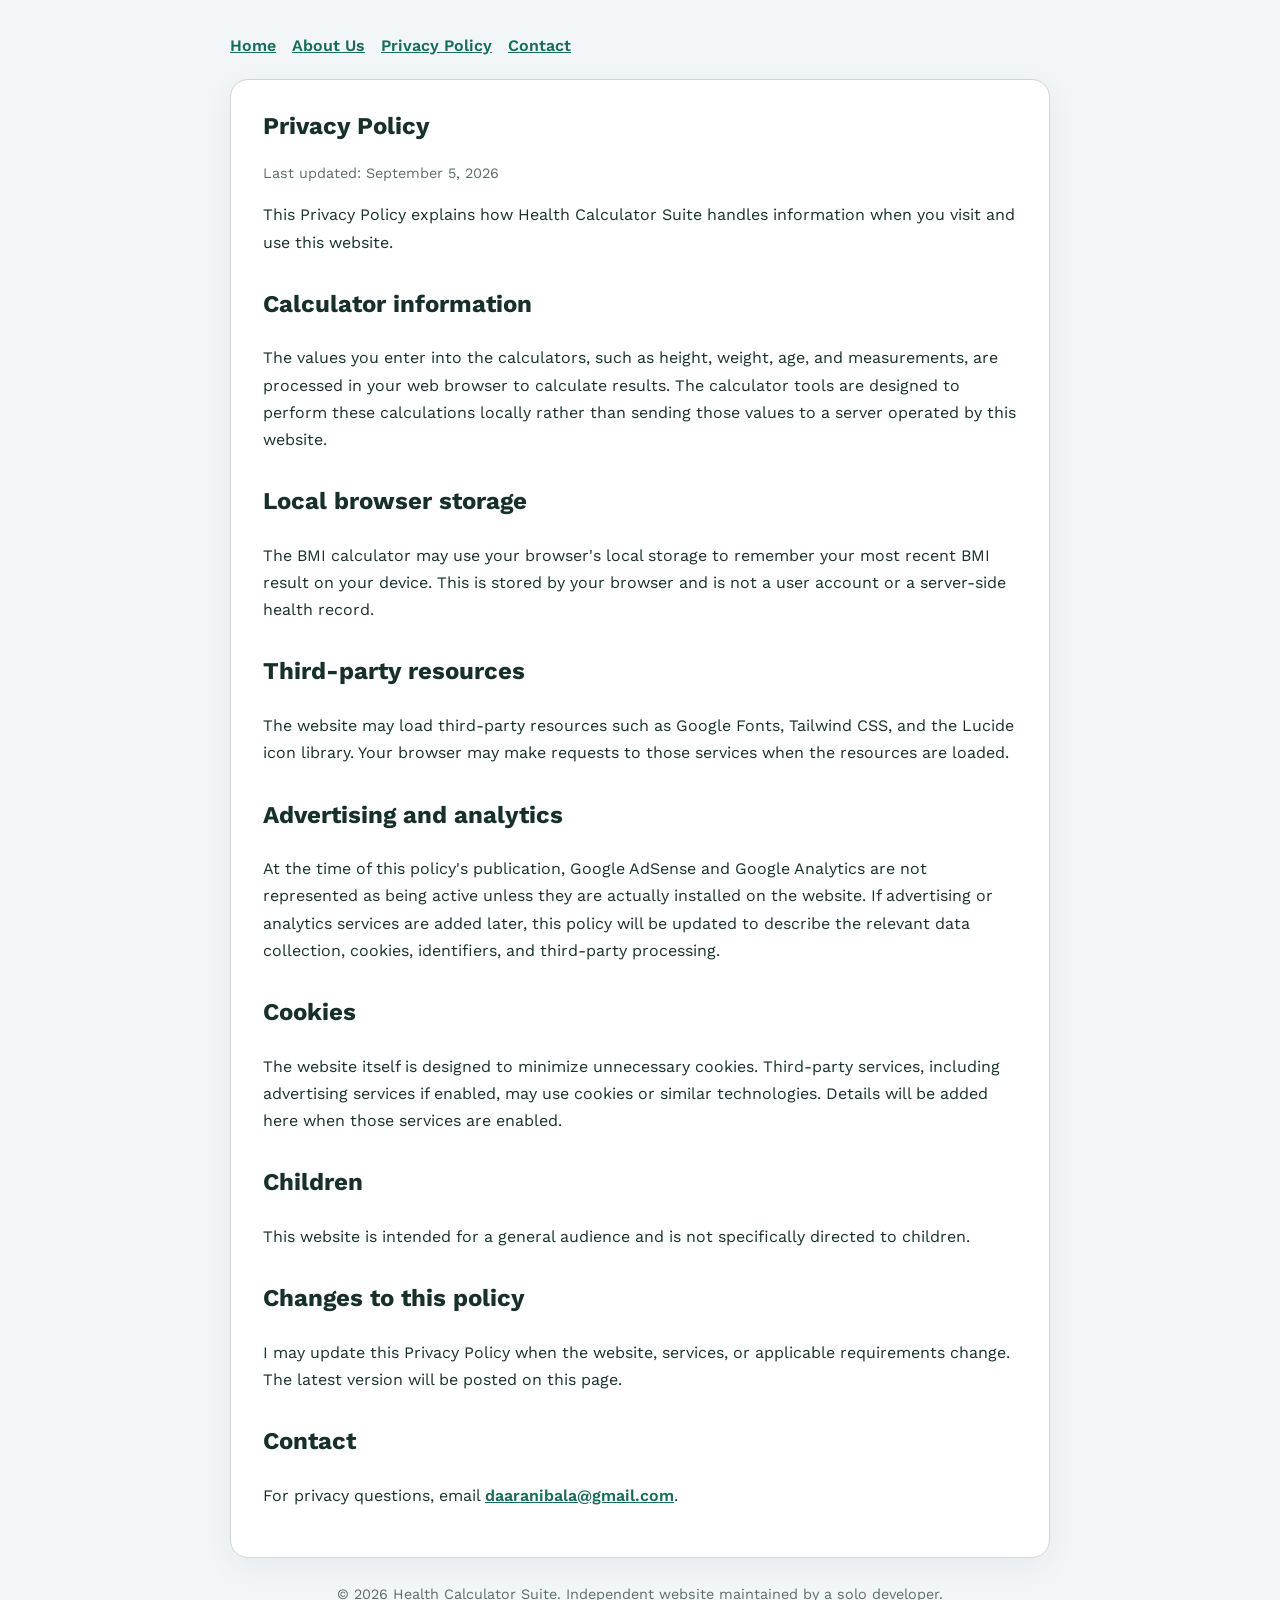
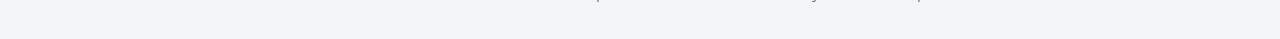
==== privacy-policy.html @ cd729447 "Add files via upload" ====
<!doctype html>
<html lang="en">
<head>
<meta charset="UTF-8">
<meta name="viewport" content="width=device-width, initial-scale=1.0">
<title>Privacy Policy | Health Calculator Suite</title>
<meta name="description" content="Privacy Policy for Health Calculator Suite.">
<meta name="robots" content="index, follow">

<style>
:root{--bg:#f3f6f8;--card:#fff;--primary:#176b5b;--text:#18302b;--muted:#5d6d68;--border:#cdd8d4}
*{box-sizing:border-box}body{margin:0;background:var(--bg);color:var(--text);font-family:"Work Sans",Arial,sans-serif;line-height:1.7}
.wrap{max-width:860px;margin:0 auto;padding:32px 20px}.card{background:var(--card);border:1px solid var(--border);border-radius:18px;padding:32px;box-shadow:0 8px 30px rgba(24,48,43,.06)}
h1{line-height:1.2;margin-top:0}h2{margin-top:28px}.muted{color:var(--muted)}.updated{font-size:.9rem;color:var(--muted)}
.nav{display:flex;gap:16px;flex-wrap:wrap;margin-bottom:20px}a{color:var(--primary);font-weight:600}
footer{margin-top:24px;text-align:center;color:var(--muted);font-size:.9rem}
</style>
<link href="https://fonts.googleapis.com/css2?family=Work+Sans:wght@400;500;600;700&amp;display=swap" rel="stylesheet">

</head>
<body>
<main class="wrap">
<nav class="nav" aria-label="Main navigation">
<a href="./index.html">Home</a>
<a href="./about-us.html">About Us</a>
<a href="./privacy-policy.html">Privacy Policy</a>
<a href="./contact.html">Contact</a>
</nav>
<article class="card">
<h1>Privacy Policy</h1>
<p class="updated">Last updated: September 5, 2026</p>
<p>This Privacy Policy explains how Health Calculator Suite handles information when you visit and use this website.</p>
<h2>Calculator information</h2>
<p>The values you enter into the calculators, such as height, weight, age, and measurements, are processed in your web browser to calculate results. The calculator tools are designed to perform these calculations locally rather than sending those values to a server operated by this website.</p>
<h2>Local browser storage</h2>
<p>The BMI calculator may use your browser's local storage to remember your most recent BMI result on your device. This is stored by your browser and is not a user account or a server-side health record.</p>
<h2>Third-party resources</h2>
<p>The website may load third-party resources such as Google Fonts, Tailwind CSS, and the Lucide icon library. Your browser may make requests to those services when the resources are loaded.</p>
<h2>Advertising and analytics</h2>
<p>At the time of this policy's publication, Google AdSense and Google Analytics are not represented as being active unless they are actually installed on the website. If advertising or analytics services are added later, this policy will be updated to describe the relevant data collection, cookies, identifiers, and third-party processing.</p>
<h2>Cookies</h2>
<p>The website itself is designed to minimize unnecessary cookies. Third-party services, including advertising services if enabled, may use cookies or similar technologies. Details will be added here when those services are enabled.</p>
<h2>Children</h2>
<p>This website is intended for a general audience and is not specifically directed to children.</p>
<h2>Changes to this policy</h2>
<p>I may update this Privacy Policy when the website, services, or applicable requirements change. The latest version will be posted on this page.</p>
<h2>Contact</h2>
<p>For privacy questions, email <a href="mailto:daaranibala@gmail.com">daaranibala@gmail.com</a>.</p>
</article>
<footer>© 2026 Health Calculator Suite. Independent website maintained by a solo developer.</footer>
</main>
</body>
</html>
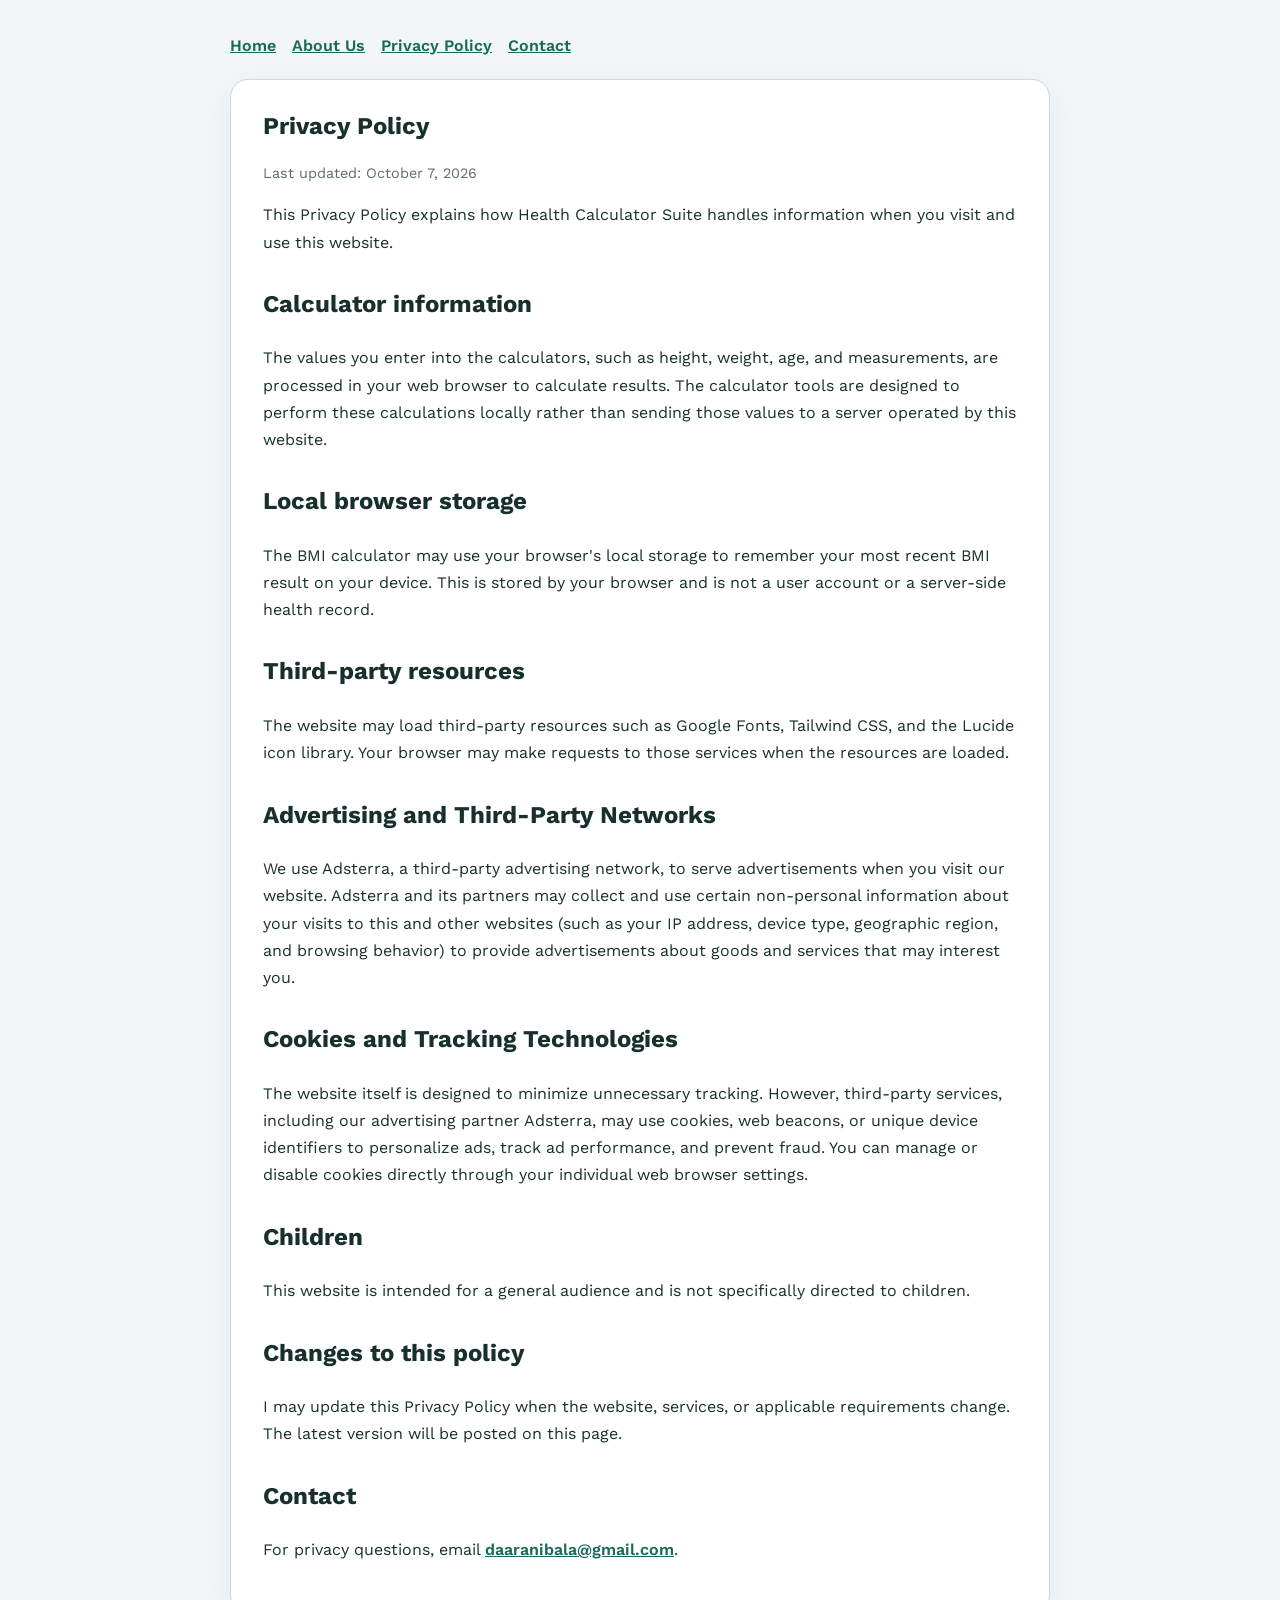
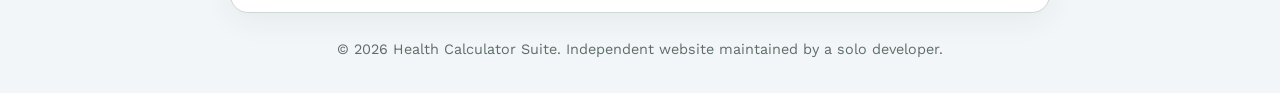
==== commit c82b7521: "Update ads to Adsterra and refresh privacy policy" ====
--- a/privacy-policy.html
+++ b/privacy-policy.html
@@ -28,22 +28,30 @@
 </nav>
 <article class="card">
 <h1>Privacy Policy</h1>
-<p class="updated">Last updated: September 5, 2026</p>
+<p class="updated">Last updated: October 7, 2026</p>
 <p>This Privacy Policy explains how Health Calculator Suite handles information when you visit and use this website.</p>
+
 <h2>Calculator information</h2>
 <p>The values you enter into the calculators, such as height, weight, age, and measurements, are processed in your web browser to calculate results. The calculator tools are designed to perform these calculations locally rather than sending those values to a server operated by this website.</p>
+
 <h2>Local browser storage</h2>
 <p>The BMI calculator may use your browser's local storage to remember your most recent BMI result on your device. This is stored by your browser and is not a user account or a server-side health record.</p>
+
 <h2>Third-party resources</h2>
 <p>The website may load third-party resources such as Google Fonts, Tailwind CSS, and the Lucide icon library. Your browser may make requests to those services when the resources are loaded.</p>
-<h2>Advertising and analytics</h2>
-<p>At the time of this policy's publication, Google AdSense and Google Analytics are not represented as being active unless they are actually installed on the website. If advertising or analytics services are added later, this policy will be updated to describe the relevant data collection, cookies, identifiers, and third-party processing.</p>
-<h2>Cookies</h2>
-<p>The website itself is designed to minimize unnecessary cookies. Third-party services, including advertising services if enabled, may use cookies or similar technologies. Details will be added here when those services are enabled.</p>
+
+<h2>Advertising and Third-Party Networks</h2>
+<p>We use Adsterra, a third-party advertising network, to serve advertisements when you visit our website. Adsterra and its partners may collect and use certain non-personal information about your visits to this and other websites (such as your IP address, device type, geographic region, and browsing behavior) to provide advertisements about goods and services that may interest you.</p>
+
+<h2>Cookies and Tracking Technologies</h2>
+<p>The website itself is designed to minimize unnecessary tracking. However, third-party services, including our advertising partner Adsterra, may use cookies, web beacons, or unique device identifiers to personalize ads, track ad performance, and prevent fraud. You can manage or disable cookies directly through your individual web browser settings.</p>
+
 <h2>Children</h2>
 <p>This website is intended for a general audience and is not specifically directed to children.</p>
+
 <h2>Changes to this policy</h2>
 <p>I may update this Privacy Policy when the website, services, or applicable requirements change. The latest version will be posted on this page.</p>
+
 <h2>Contact</h2>
 <p>For privacy questions, email <a href="mailto:daaranibala@gmail.com">daaranibala@gmail.com</a>.</p>
 </article>
